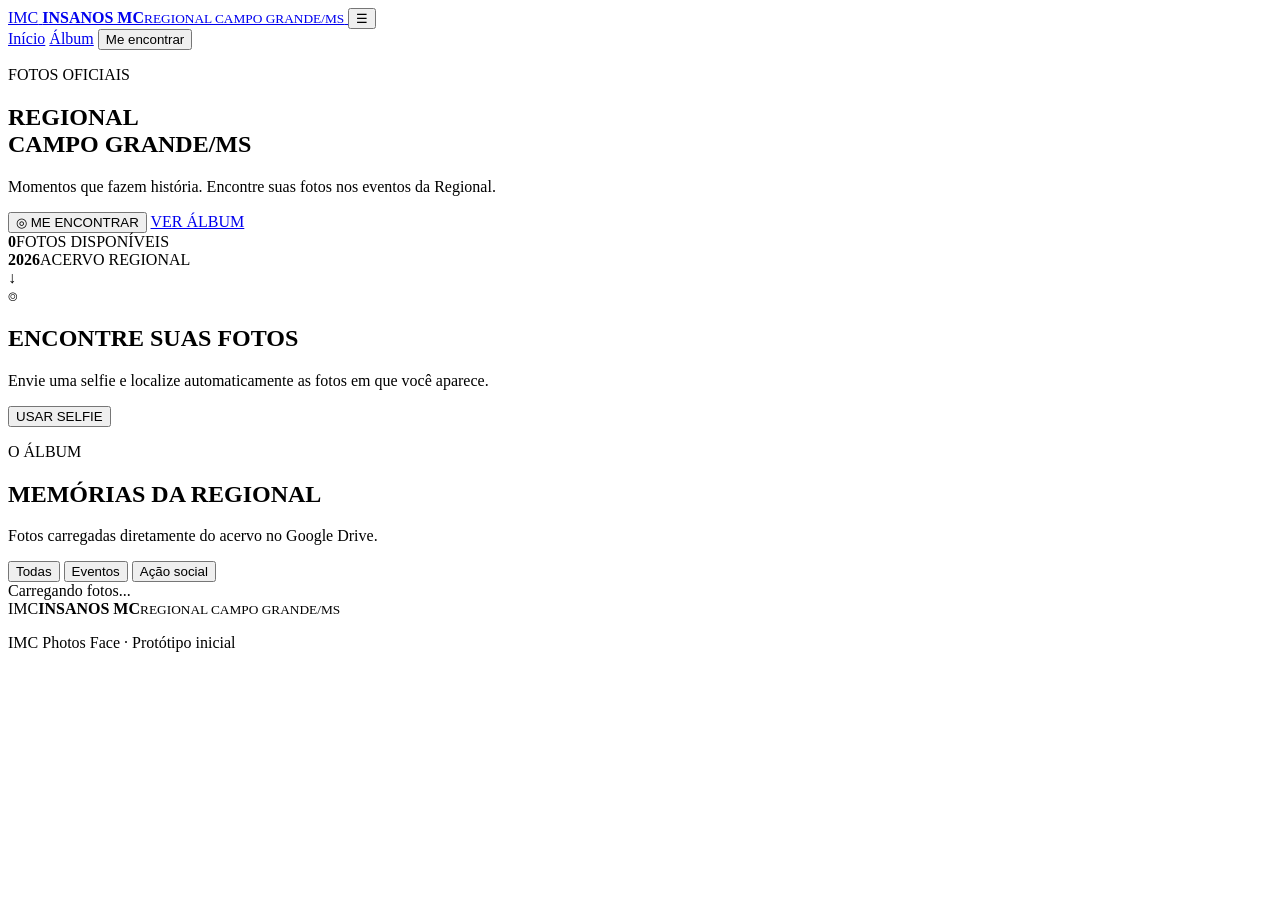
==== app/templates/index.html @ 9bd9c7aa "refactor: move frontend para templates" ====
<!doctype html>
<html lang="pt-BR">
<head>
  <meta charset="utf-8" />
  <meta name="viewport" content="width=device-width, initial-scale=1" />
  <meta name="theme-color" content="#050505" />
  <title>IMC Photos Face | Regional Campo Grande/MS</title>
  <meta name="description" content="Galeria de fotos da Regional Campo Grande/MS - Insanos MC." />
  <link rel="preconnect" href="https://fonts.googleapis.com">
  <link rel="preconnect" href="https://fonts.gstatic.com" crossorigin>
  <link href="https://fonts.googleapis.com/css2?family=Barlow+Condensed:wght@500;600;700;800;900&family=Inter:wght@400;500;600;700&display=swap" rel="stylesheet">
  <link rel="stylesheet" href="/static/style.css" />
</head>
<body>
  <header class="topbar">
    <a class="brand" href="#inicio" aria-label="Início">
      <span class="brand-mark">IMC</span>
      <span><strong>INSANOS MC</strong><small>REGIONAL CAMPO GRANDE/MS</small></span>
    </a>
    <button class="menu-btn" id="menuBtn" aria-label="Abrir menu">☰</button>
    <nav id="nav">
      <a href="#inicio">Início</a>
      <a href="#album">Álbum</a>
      <button class="nav-find" data-open-find>Me encontrar</button>
    </nav>
  </header>

  <main>
    <section class="hero" id="inicio">
      <div class="hero-bg"></div><div class="hero-overlay"></div>
      <div class="hero-content">
        <p class="eyebrow">FOTOS OFICIAIS</p>
        <h1>REGIONAL<br><span>CAMPO GRANDE/MS</span></h1>
        <p class="hero-copy">Momentos que fazem história. Encontre suas fotos nos eventos da Regional.</p>
        <div class="hero-actions">
          <button class="btn btn-primary" data-open-find><span class="icon">◎</span> ME ENCONTRAR</button>
          <a class="btn btn-ghost" href="#album">VER ÁLBUM</a>
        </div>
        <div class="stats">
          <div><strong id="photoCount">0</strong><span>FOTOS DISPONÍVEIS</span></div>
          <div><strong>2026</strong><span>ACERVO REGIONAL</span></div>
        </div>
      </div>
      <div class="scroll-hint">↓</div>
    </section>

    <section class="find-strip">
      <div><span class="find-icon">⌾</span><div><h2>ENCONTRE SUAS FOTOS</h2><p>Envie uma selfie e localize automaticamente as fotos em que você aparece.</p></div></div>
      <button class="btn btn-primary" data-open-find>USAR SELFIE</button>
    </section>

    <section class="album" id="album">
      <div class="section-head">
        <div><p class="eyebrow">O ÁLBUM</p><h2>MEMÓRIAS DA REGIONAL</h2></div>
        <p>Fotos carregadas diretamente do acervo no Google Drive.</p>
      </div>
      <div class="filters">
        <button class="filter active" data-filter="all">Todas</button>
        <button class="filter" data-filter="evento">Eventos</button>
        <button class="filter" data-filter="social">Ação social</button>
      </div>
      <div class="gallery" id="gallery"></div>
      <div class="load-status" id="loadStatus">Carregando fotos...</div>
    </section>
  </main>

  <footer>
    <div class="brand footer-brand"><span class="brand-mark">IMC</span><span><strong>INSANOS MC</strong><small>REGIONAL CAMPO GRANDE/MS</small></span></div>
    <p>IMC Photos Face · Protótipo inicial</p>
  </footer>

  <dialog class="modal" id="findModal">
    <button class="close-modal" id="closeFind" aria-label="Fechar">×</button>
    <div class="modal-icon">◎</div>
    <p class="eyebrow">ME ENCONTRAR</p>
    <h2>ENVIE UMA SELFIE</h2>
    <p class="modal-copy">Use uma foto com apenas uma pessoa, de preferência olhando diretamente para a câmera.</p>
    <label class="upload-box" for="selfieInput"><span>＋</span><strong>ESCOLHER SELFIE</strong><small>JPG, PNG ou câmera do celular</small></label>
    <input type="file" id="selfieInput" accept="image/*" capture="user" hidden>
    <div class="preview-wrap" id="previewWrap" hidden>
      <img id="selfiePreview" alt="Prévia da selfie" />
      <button class="btn btn-primary wide" id="searchFace">ANALISAR SELFIE</button>
      <div id="faceStatus" class="face-status" hidden></div>
    </div>
    <div class="privacy-note">
      <strong>Privacidade</strong>
      <p>A selfie é enviada temporariamente ao servidor apenas para análise e não é salva no disco pelo aplicativo.</p>
    </div>
  </dialog>

  <dialog class="viewer" id="viewer">
    <button class="close-viewer" id="closeViewer">×</button>
    <img id="viewerImg" alt="Foto ampliada" />
    <div class="viewer-actions"><a class="btn btn-primary" id="openOriginal" target="_blank" rel="noopener">ABRIR ORIGINAL</a></div>
  </dialog>

  <div class="toast" id="toast"></div>
  <script src="/static/script.js"></script>
</body>
</html>
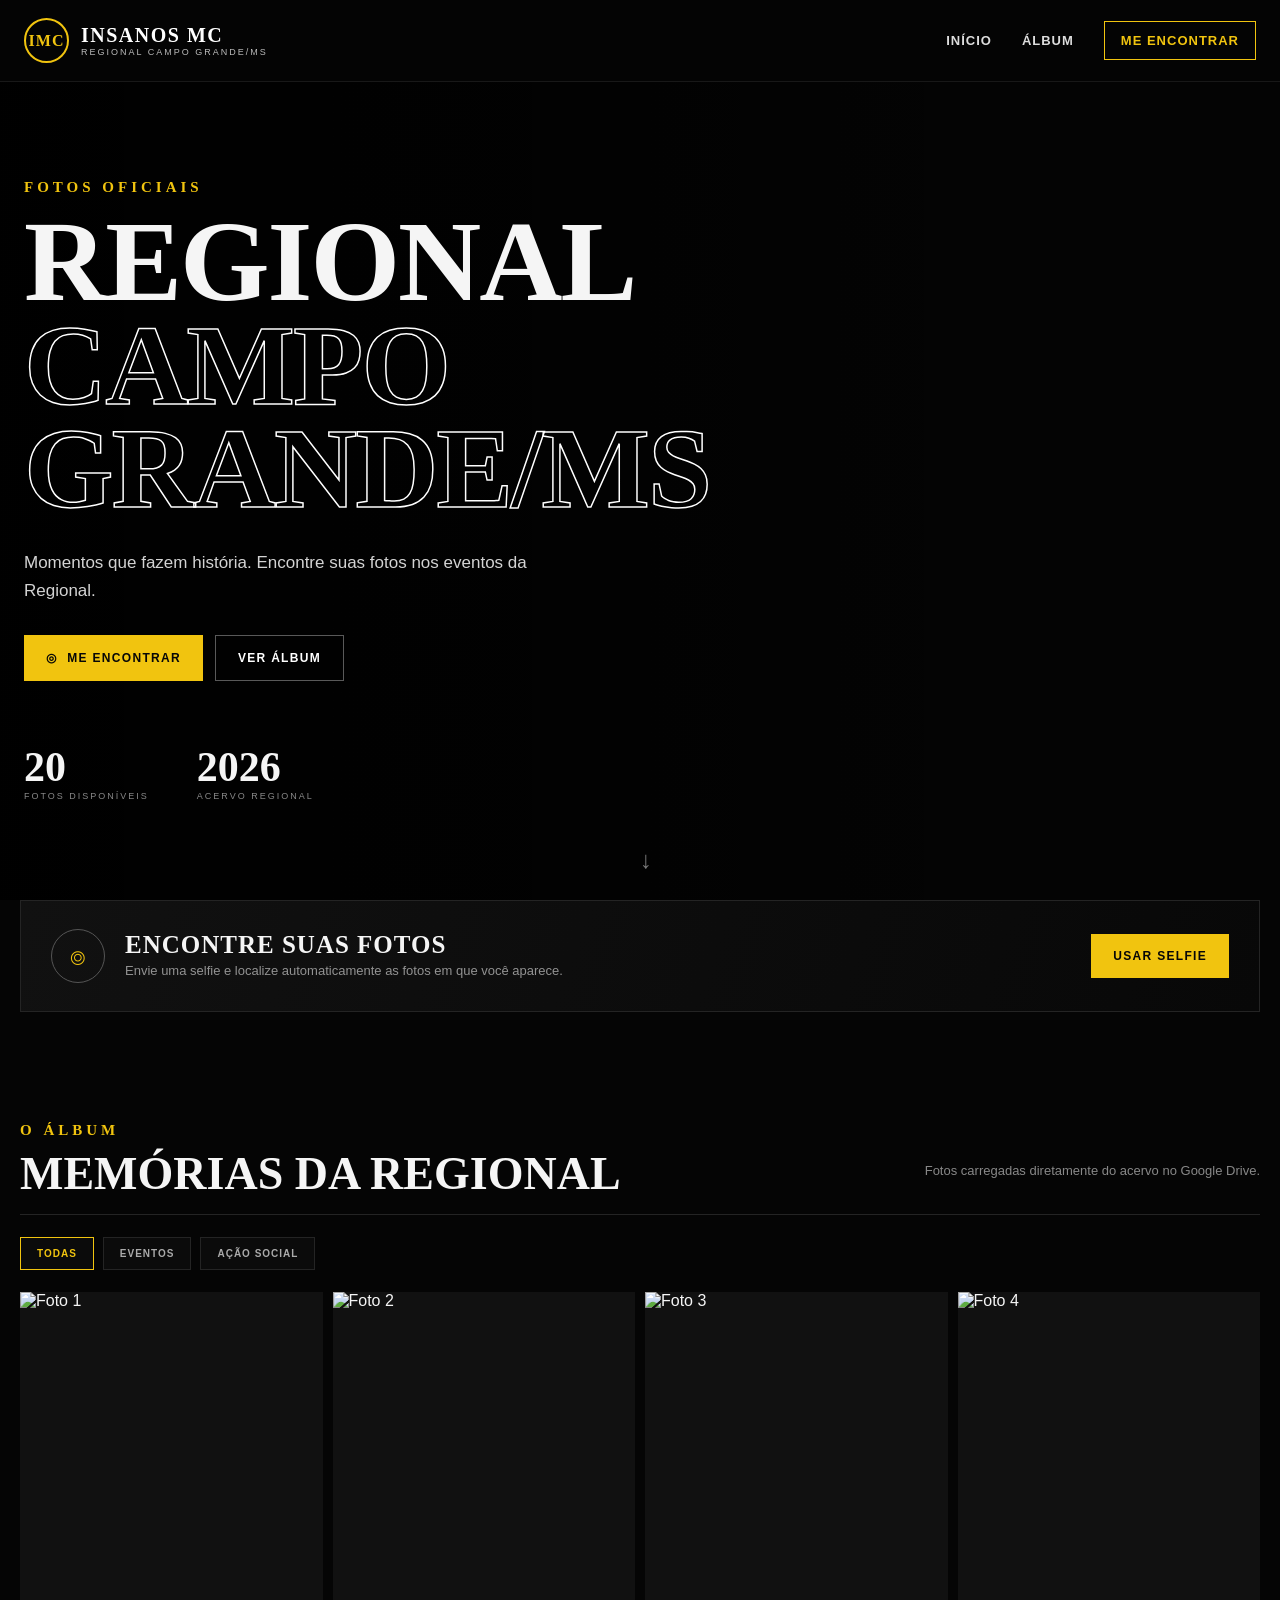
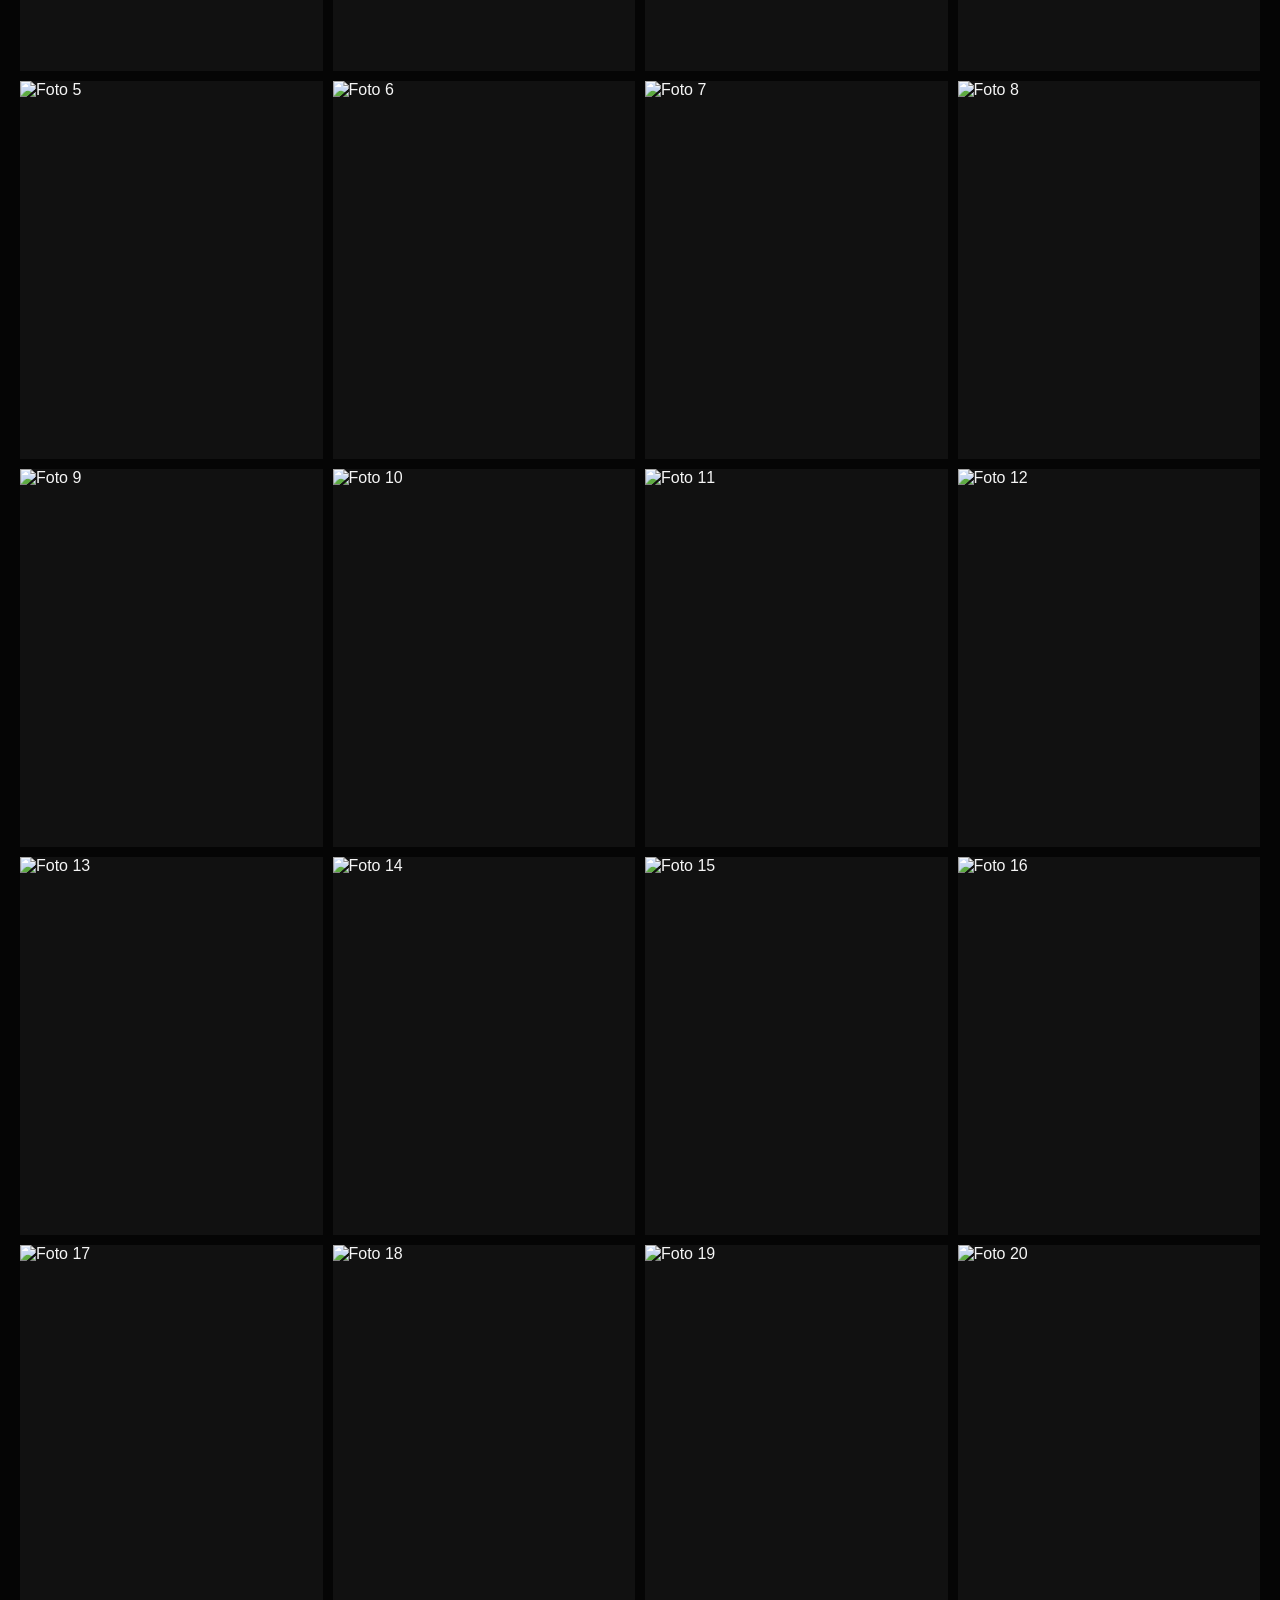
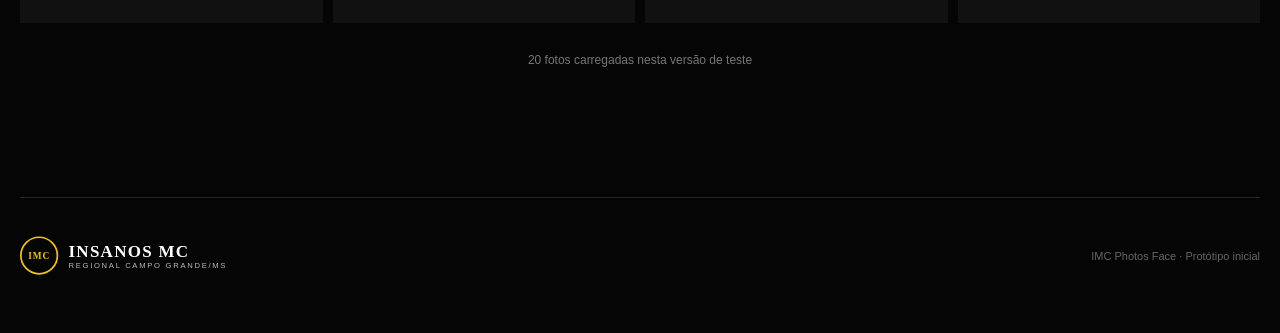
==== commit 7be30c11: "feat: ajusta fluxo da busca facial" ====
--- a/app/templates/index.html
+++ b/app/templates/index.html
@@ -79,12 +79,12 @@
     <input type="file" id="selfieInput" accept="image/*" capture="user" hidden>
     <div class="preview-wrap" id="previewWrap" hidden>
       <img id="selfiePreview" alt="Prévia da selfie" />
-      <button class="btn btn-primary wide" id="searchFace">ANALISAR SELFIE</button>
+      <button class="btn btn-primary wide" id="searchFace">PROCURAR MINHAS FOTOS</button>
       <div id="faceStatus" class="face-status" hidden></div>
     </div>
     <div class="privacy-note">
       <strong>Privacidade</strong>
-      <p>A selfie é enviada temporariamente ao servidor apenas para análise e não é salva no disco pelo aplicativo.</p>
+      <p>A selfie é enviada temporariamente ao servidor para gerar a comparação facial e não é salva no disco pelo aplicativo.</p>
     </div>
   </dialog>
 
--- a/static/style.css
+++ b/static/style.css
@@ -0,0 +1,18 @@
+:root{--bg:#050505;--panel:#0d0d0d;--line:#242424;--text:#f5f5f5;--muted:#a3a3a3;--accent:#f1c40f;--accent2:#ffdf42;--max:1240px}
+*{box-sizing:border-box}html{scroll-behavior:smooth}body{margin:0;background:var(--bg);color:var(--text);font-family:Inter,Arial,sans-serif}button,a{font:inherit}button{cursor:pointer}
+.topbar{height:82px;position:fixed;z-index:50;top:0;left:0;right:0;display:flex;align-items:center;justify-content:space-between;padding:0 max(24px,calc((100vw - var(--max))/2));background:rgba(5,5,5,.9);border-bottom:1px solid rgba(255,255,255,.08);backdrop-filter:blur(14px)}
+.brand{display:flex;align-items:center;gap:12px;text-decoration:none;color:#fff}.brand-mark{width:45px;height:45px;border:2px solid var(--accent);border-radius:50%;display:grid;place-items:center;color:var(--accent);font-family:"Barlow Condensed";font-weight:900;letter-spacing:1px}.brand strong,.brand small{display:block}.brand strong{font-family:"Barlow Condensed";font-size:20px;letter-spacing:1.5px}.brand small{font-size:9px;letter-spacing:2px;color:#bbb}
+nav{display:flex;align-items:center;gap:30px}nav a,nav button{color:#ddd;background:none;border:0;text-decoration:none;font-weight:700;font-size:13px;text-transform:uppercase;letter-spacing:1px}nav a:hover,nav button:hover{color:var(--accent)}.nav-find{border:1px solid var(--accent)!important;padding:11px 16px!important;color:var(--accent)!important}.menu-btn{display:none;background:none;border:0;color:#fff;font-size:26px}
+.hero{min-height:760px;height:100vh;position:relative;display:flex;align-items:center;overflow:hidden}.hero-bg{position:absolute;inset:0;background-image:url("https://drive.google.com/thumbnail?id=1KIwVo4X8uO4b79Ey1IyYoj0S09eXr5F7&sz=w1800");background-size:cover;background-position:center 35%;filter:grayscale(.85) contrast(1.15) brightness(.65);transform:scale(1.02)}.hero-overlay{position:absolute;inset:0;background:linear-gradient(90deg,rgba(0,0,0,.96) 0%,rgba(0,0,0,.68) 45%,rgba(0,0,0,.22) 78%),linear-gradient(0deg,#050505 0%,transparent 26%)}.hero-content{position:relative;z-index:2;width:var(--max);max-width:calc(100% - 48px);margin:auto;padding-top:80px}
+.eyebrow{color:var(--accent);font-family:"Barlow Condensed";font-size:15px;font-weight:800;letter-spacing:4px;margin:0 0 14px}h1,h2{font-family:"Barlow Condensed";text-transform:uppercase;margin:0;line-height:.9}h1{font-size:clamp(64px,9vw,126px);letter-spacing:-2px;max-width:900px}h1 span{color:transparent;-webkit-text-stroke:1.5px #fff}.hero-copy{max-width:560px;color:#d3d3d3;font-size:17px;line-height:1.65;margin:28px 0 30px}
+.hero-actions{display:flex;gap:12px;flex-wrap:wrap}.btn{border:0;text-decoration:none;display:inline-flex;align-items:center;justify-content:center;gap:10px;padding:15px 22px;font-size:12px;font-weight:800;letter-spacing:1.3px;text-transform:uppercase;transition:.2s}.btn-primary{background:var(--accent);color:#070707}.btn-primary:hover{background:var(--accent2);transform:translateY(-1px)}.btn:disabled{opacity:.55;cursor:wait}.btn-ghost{border:1px solid #595959;color:#fff;background:rgba(0,0,0,.3)}
+.stats{display:flex;gap:48px;margin-top:62px}.stats div{display:flex;flex-direction:column}.stats strong{font-family:"Barlow Condensed";font-size:42px}.stats span{font-size:9px;color:#888;letter-spacing:2px}.scroll-hint{position:absolute;bottom:26px;left:50%;z-index:2;color:#777;font-size:24px}
+.find-strip{max-width:var(--max);margin:0 auto 90px;border:1px solid var(--line);background:linear-gradient(110deg,#111,#080808);padding:28px 30px;display:flex;justify-content:space-between;align-items:center;gap:20px}.find-strip>div{display:flex;align-items:center;gap:20px}.find-icon{width:54px;height:54px;border:1px solid #555;border-radius:50%;display:grid;place-items:center;color:var(--accent);font-size:26px}.find-strip h2{font-size:25px;letter-spacing:1px}.find-strip p{margin:7px 0 0;color:#929292;font-size:13px}
+.album{max-width:var(--max);margin:auto;padding:20px 0 100px}.section-head{display:flex;justify-content:space-between;align-items:end;gap:30px;border-bottom:1px solid var(--line);padding-bottom:20px}.section-head h2{font-size:46px}.section-head>p{color:#888;max-width:380px;text-align:right;font-size:13px;line-height:1.6}.filters{display:flex;gap:9px;padding:22px 0}.filter{background:#0b0b0b;border:1px solid var(--line);color:#aaa;padding:10px 16px;text-transform:uppercase;font-size:10px;font-weight:800;letter-spacing:1px}.filter.active,.filter:hover{border-color:var(--accent);color:var(--accent)}
+.gallery{display:grid;grid-template-columns:repeat(4,1fr);gap:10px}.photo-card{position:relative;aspect-ratio:4/5;overflow:hidden;background:#111;cursor:pointer}.photo-card img{width:100%;height:100%;object-fit:cover;display:block;filter:saturate(.9);transition:.45s}.photo-card:hover img{transform:scale(1.045);filter:saturate(1.08)}.photo-meta{position:absolute;z-index:2;bottom:12px;left:12px;right:12px;display:flex;justify-content:space-between;opacity:0;transition:.3s;font-size:10px;font-weight:800;letter-spacing:1px}.photo-card:hover .photo-meta{opacity:1}.load-status{text-align:center;padding:30px;color:#777;font-size:12px}
+footer{border-top:1px solid var(--line);max-width:var(--max);margin:auto;padding:35px 0 55px;display:flex;justify-content:space-between;align-items:center;color:#666;font-size:11px}.footer-brand{transform:scale(.85);transform-origin:left}
+.modal,.viewer{background:#0b0b0b;color:#fff;border:1px solid #292929;box-shadow:0 30px 120px #000;padding:38px;max-width:520px;width:calc(100% - 30px)}dialog::backdrop{background:rgba(0,0,0,.82);backdrop-filter:blur(5px)}.modal h2{font-size:46px}.modal-icon{width:68px;height:68px;border:1px solid #333;border-radius:50%;display:grid;place-items:center;color:var(--accent);font-size:34px;margin-bottom:25px}.modal-copy{color:#9a9a9a;line-height:1.65;font-size:13px}.close-modal,.close-viewer{position:absolute;right:14px;top:10px;border:0;background:none;color:#aaa;font-size:30px}
+.upload-box{border:1px dashed #444;min-height:150px;display:flex;flex-direction:column;align-items:center;justify-content:center;gap:7px;margin:25px 0;cursor:pointer;background:#080808}.upload-box:hover{border-color:var(--accent)}.upload-box>span{font-size:30px;color:var(--accent)}.upload-box strong{font-family:"Barlow Condensed";font-size:20px;letter-spacing:1px}.upload-box small{font-size:10px;color:#666}.preview-wrap img{width:100%;max-height:290px;object-fit:contain;background:#000;margin-bottom:12px}.wide{width:100%}.face-status{margin-top:12px;padding:14px 16px;border:1px solid #3a3a3a;background:#111;color:#ddd;font-size:12px;line-height:1.55}.face-status.ok{border-color:#3b6c45}.face-status.warn{border-color:#8a6a00}.face-status.error{border-color:#7c3030}.privacy-note{margin-top:20px;border-top:1px solid #222;padding-top:18px}.privacy-note strong{font-size:11px;color:var(--accent);text-transform:uppercase;letter-spacing:1px}.privacy-note p{color:#777;font-size:11px;line-height:1.6;margin-bottom:0}
+.viewer{max-width:1000px;padding:12px}.viewer img{display:block;width:100%;max-height:80vh;object-fit:contain;background:#000}.viewer-actions{padding:12px 0 0;display:flex;justify-content:center}.toast{position:fixed;z-index:100;bottom:24px;left:50%;transform:translate(-50%,20px);background:#161616;border:1px solid #333;padding:13px 18px;color:#fff;font-size:12px;opacity:0;pointer-events:none;transition:.3s}.toast.show{opacity:1;transform:translate(-50%,0)}
+@media(max-width:900px){.gallery{grid-template-columns:repeat(3,1fr)}.album,.find-strip,footer{max-width:calc(100% - 32px)}.section-head{align-items:start;flex-direction:column}.section-head>p{text-align:left}.find-strip{flex-direction:column;align-items:stretch}.find-strip .btn{width:100%}}
+@media(max-width:700px){.topbar{height:70px;padding:0 16px}.brand-mark{width:38px;height:38px}.brand strong{font-size:17px}.menu-btn{display:block}nav{position:absolute;top:70px;left:0;right:0;background:#090909;border-bottom:1px solid #222;display:none;flex-direction:column;align-items:stretch;padding:20px}nav.open{display:flex}nav a,nav button{text-align:left;padding:9px 0!important}.hero{min-height:700px}.hero-content{max-width:calc(100% - 32px);padding-top:70px}h1{font-size:clamp(52px,18vw,78px)}.hero-copy{font-size:14px}.stats{gap:30px;margin-top:45px}.stats strong{font-size:34px}.find-strip{margin-bottom:55px}.section-head h2{font-size:38px}.gallery{grid-template-columns:repeat(2,1fr);gap:6px}.photo-card{aspect-ratio:3/4}.album{padding-bottom:65px}.modal{padding:30px 20px}.modal h2{font-size:39px}footer{flex-direction:column;align-items:flex-start;gap:20px}}
